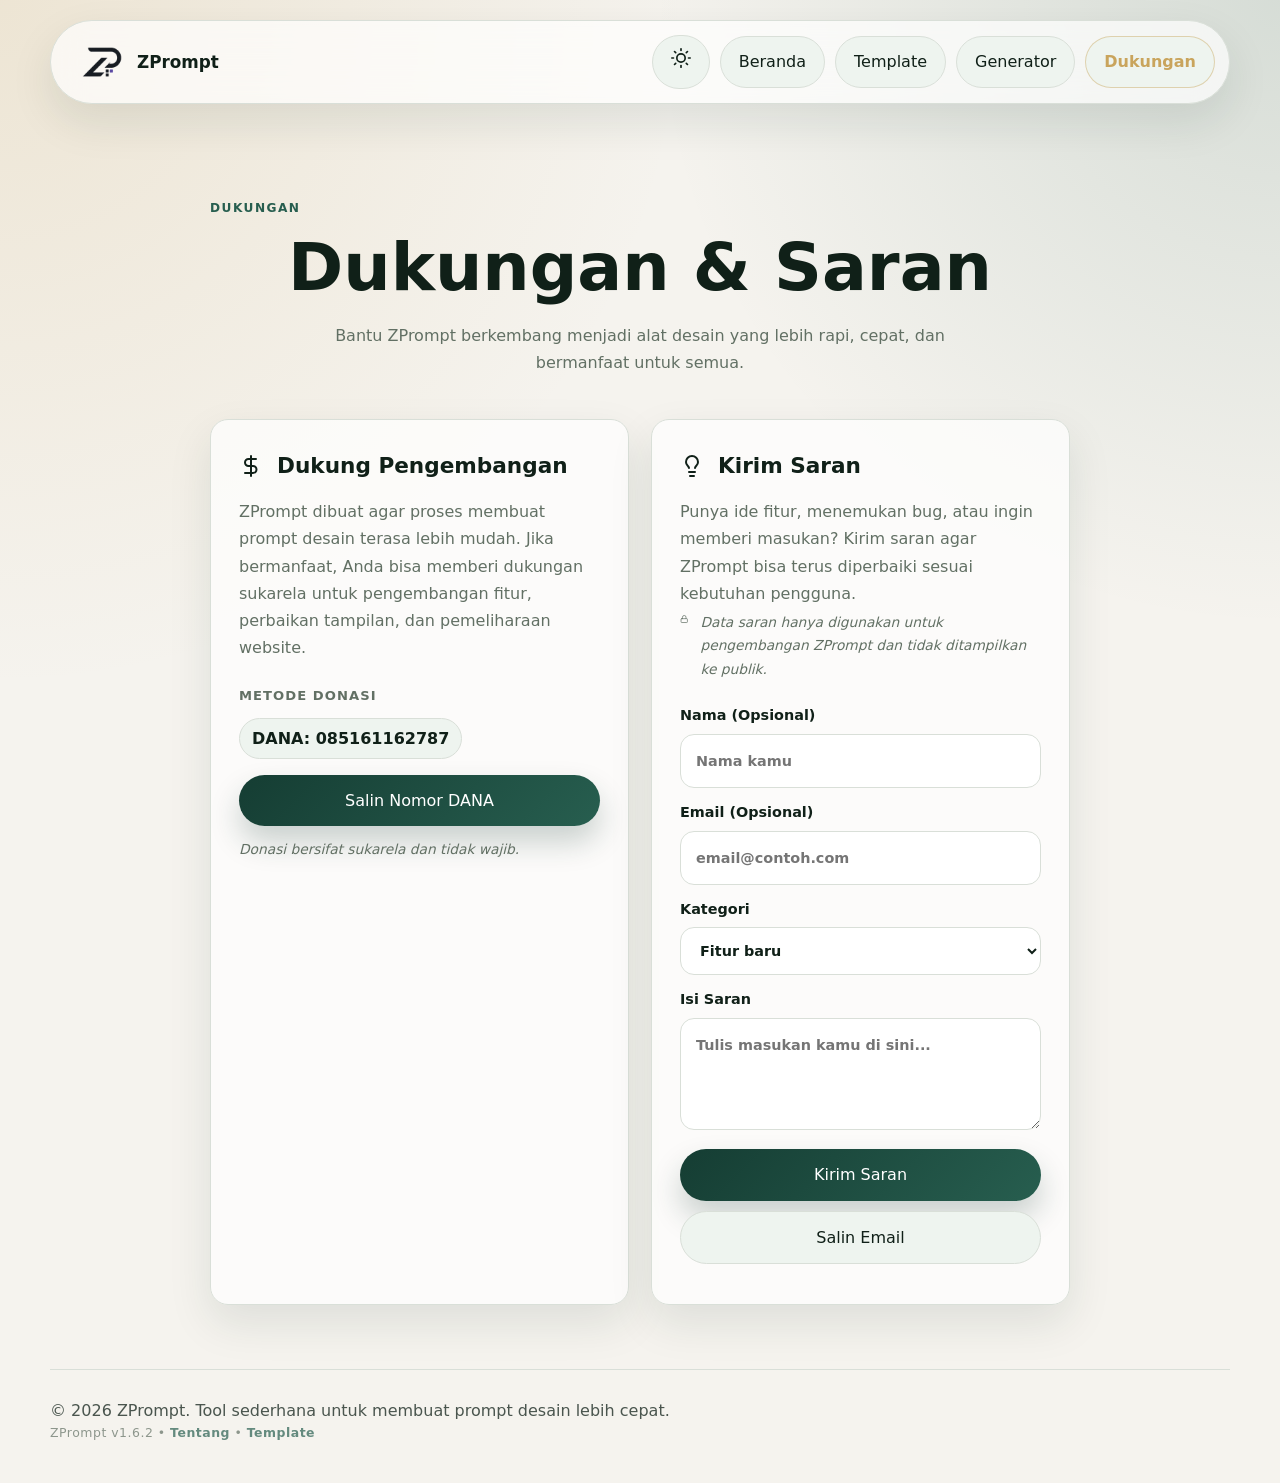
==== dukungan/index.html @ ff76756e "Polish navigation and static pages" ====
<!doctype html>
<html lang="id">
<head>
  <meta charset="utf-8" />
  <meta name="viewport" content="width=device-width, initial-scale=1" />
  <meta name="theme-color" content="#10261f" />
  <meta name="description" content="Dukung ZPrompt dengan donasi sukarela atau kirim saran untuk pengembangan fitur selanjutnya." />
  <meta property="og:title" content="Dukungan & Saran - ZPrompt" />
  <meta property="og:description" content="Kirim saran, laporkan bug, atau beri dukungan sukarela untuk pengembangan ZPrompt." />
  <meta property="og:url" content="https://zarkasih081.github.io/ZPrompt/dukungan/" />
  <meta property="og:type" content="website" />
  <meta property="og:image" content="https://zarkasih081.github.io/ZPrompt/assets/og-image.png" />
  <link rel="canonical" href="https://zarkasih081.github.io/ZPrompt/dukungan/" />
  <title>Dukungan & Saran - ZPrompt</title>
  <link rel="icon" href="../assets/favicon.png" type="image/png" />
  <link rel="apple-touch-icon" href="../assets/icon-192.png" />
  <link rel="manifest" href="../manifest.webmanifest" />
  <link rel="stylesheet" href="../style.css?v=1.6.2" />
</head>
<body>
  <div class="app-shell">
    <header class="site-header" id="top">
      <nav class="nav page-nav" aria-label="Navigasi utama">
        <a class="brand" href="../" aria-label="Beranda ZPrompt">
          <img src="../assets/logo.png" alt="Logo ZPrompt" />
          <span><strong>ZPrompt</strong></span>
        </a>
        <div class="nav-actions page-nav-actions">
          <button class="theme-toggle" id="themeToggle" type="button" aria-label="Ganti tema"><span class="theme-icon"></span></button>
          <a class="nav-link" href="../">Beranda</a>
          <a class="nav-link" href="../template/">Template</a>
          <a class="nav-link" href="../#generator">Generator</a>
          <a class="nav-link is-active" href="./" aria-current="page">Dukungan</a>
        </div>
      </nav>
    </header>

    <main class="page-main">
      <section class="support-content">
        <p class="eyebrow">Dukungan</p>
        <h1>Dukungan & Saran</h1>
        <p class="support-subtitle">Bantu ZPrompt berkembang menjadi alat desain yang lebih rapi, cepat, dan bermanfaat untuk semua.</p>

        <div class="support-grid">
          <article class="support-card">
            <h2><svg class="icon-inline" width="24" height="24" viewBox="0 0 24 24" fill="none" stroke="currentColor" stroke-width="2" stroke-linecap="round" stroke-linejoin="round"><path d="M12 2v20"/><path d="M17 5H9.5a3.5 3.5 0 0 0 0 7H14a3.5 3.5 0 0 1 0 7H6"/></svg> Dukung Pengembangan</h2>
            <p>ZPrompt dibuat agar proses membuat prompt desain terasa lebih mudah. Jika bermanfaat, Anda bisa memberi dukungan sukarela untuk pengembangan fitur, perbaikan tampilan, dan pemeliharaan website.</p>

            <div class="donation-meta">
              <span class="donation-label">METODE DONASI</span>
              <div class="donation-methods">
                <span class="donation-pill">DANA: 085161162787</span>
              </div>
            </div>

            <button class="primary-btn full-width-btn" type="button" data-copy-text="085161162787" data-copy-success="Nomor DANA tersalin">Salin Nomor DANA</button>
            <p class="support-note"><i>Donasi bersifat sukarela dan tidak wajib.</i></p>
          </article>

          <article class="support-card">
            <h2><svg class="icon-inline" width="24" height="24" viewBox="0 0 24 24" fill="none" stroke="currentColor" stroke-width="2" stroke-linecap="round" stroke-linejoin="round"><path d="M15 14c.2-1 .7-1.7 1.5-2.5 1-.9 1.5-2.2 1.5-3.5A6 6 0 0 0 6 8c0 1 .2 2.2 1.5 3.5.7.9 1.3 1.5 1.5 2.5"/><path d="M9 18h6"/><path d="M10 22h4"/></svg> Kirim Saran</h2>
            <p>Punya ide fitur, menemukan bug, atau ingin memberi masukan? Kirim saran agar ZPrompt bisa terus diperbaiki sesuai kebutuhan pengguna.</p>
            <p class="privacy-note"><svg class="icon-inline" width="16" height="16" viewBox="0 0 24 24" fill="none" stroke="currentColor" stroke-width="2" stroke-linecap="round" stroke-linejoin="round"><rect width="18" height="11" x="3" y="11" rx="2" ry="2"/><path d="M7 11V7a5 5 0 0 1 10 0v4"/></svg> <i>Data saran hanya digunakan untuk pengembangan ZPrompt dan tidak ditampilkan ke publik.</i></p>

            <form class="support-form" id="supportForm">
              <label>Nama (Opsional)
                <input type="text" name="Nama" placeholder="Nama kamu" />
              </label>
              <label>Email (Opsional)
                <input type="email" name="Email" placeholder="email@contoh.com" />
              </label>
              <label>Kategori
                <select name="Kategori">
                  <option value="Fitur baru">Fitur baru</option>
                  <option value="Bug atau error">Bug atau error</option>
                  <option value="Tampilan UI/UX">Tampilan</option>
                  <option value="Preset prompt">Preset prompt</option>
                  <option value="Lainnya">Lainnya</option>
                </select>
              </label>
              <label>Isi Saran
                <textarea name="Saran" required placeholder="Tulis masukan kamu di sini..."></textarea>
              </label>
              <div class="support-form-actions">
                <button class="primary-btn full-width-btn" type="submit">Kirim Saran</button>
                <button class="secondary-btn full-width-btn" type="button" data-copy-text="zarkasih081@gmail.com" data-copy-success="Email tersalin">Salin Email</button>
              </div>
              <p class="support-note" id="supportStatus" aria-live="polite"></p>
            </form>
          </article>
        </div>
      </section>
    </main>

    <footer class="site-footer">
      <div class="footer-main">
        <div>
          <p>&copy; <span data-current-year></span> ZPrompt. Tool sederhana untuk membuat prompt desain lebih cepat.</p>
          <p class="app-version">
            ZPrompt v1.6.2 &bull;
            <a href="../tentang/">Tentang</a> &bull;
            <a href="../template/">Template</a>
          </p>
        </div>
      </div>
    </footer>
  </div>

  <a href="#top" id="backToTop" class="back-to-top" aria-label="Ke Atas"><svg width="24" height="24" viewBox="0 0 24 24" fill="none" stroke="currentColor" stroke-width="2" stroke-linecap="round" stroke-linejoin="round"><path d="m18 15-6-6-6 6"/></svg></a>
  <script src="../page.js?v=1.6.2"></script>
  <script src="../support.js?v=1.6.2"></script>
</body>
</html>
---- style.css ----
:root {
  --bg: #f5f3ee;
  --surface: #ffffff;
  --surface-soft: #eef4ef;
  --text: #102018;
  --muted: #627064;
  --line: #d9dfd8;
  --primary: #153d33;
  --primary-2: #275e4f;
  --accent: #c9a45c;
  --shadow: 0 18px 44px rgba(24, 49, 37, .1);
  --radius: 18px;
}

[data-theme="dark"] {
  --bg: #0d1411;
  --surface: #121d18;
  --surface-soft: #18271f;
  --text: #edf5ef;
  --muted: #aebcaf;
  --line: #294036;
  --primary: #d4b56e;
  --primary-2: #b8954a;
  --accent: #79b79a;
  --shadow: 0 18px 44px rgba(0, 0, 0, .24);
}

* {
  box-sizing: border-box;
}

[hidden] {
  display: none !important;
}

html {
  scroll-behavior: smooth;
  overflow-x: clip;
}

body {
  margin: 0;
  font-family: Inter, ui-sans-serif, system-ui, -apple-system, BlinkMacSystemFont, "Segoe UI", sans-serif;
  color: var(--text);
  background:
    radial-gradient(circle at top left, rgba(201, 164, 92, .18), transparent 35%),
    radial-gradient(circle at top right, rgba(39, 94, 79, .15), transparent 32%),
    var(--bg);
  line-height: 1.6;
  overflow-x: clip;
}

img {
  max-width: 100%;
  display: block;
}

a {
  color: inherit;
  text-decoration: none;
}

button,
input,
select,
textarea {
  font: inherit;
}

.app-shell {
  width: min(1180px, calc(100% - 32px));
  margin: 0 auto;
}

.site-header {
  padding: 20px 0 42px;
}

.nav {
  display: flex;
  justify-content: space-between;
  align-items: center;
  gap: 16px;
  padding: 14px 14px 14px 24px; /* Increased left padding for logo balance */
  border: 1px solid var(--line);
  border-radius: 999px;
  background: rgba(255, 255, 255, .68);
  backdrop-filter: blur(16px);
  box-shadow: var(--shadow);
  position: sticky;
  top: 16px;
  z-index: 20;
}

[data-theme="dark"] .nav {
  background: rgba(18, 29, 24, .76);
}

.brand {
  display: flex;
  align-items: center;
  gap: 12px;
  padding-left: 4px;
}

.brand img {
  width: 46px;
  height: 46px;
  object-fit: contain;
}

.brand strong,
.brand small {
  display: block;
}

.brand strong {
  font-size: 1.05rem;
  line-height: 1.1;
}

.brand small {
  color: var(--muted);
  font-size: .78rem;
}

.nav-actions,
.hero-buttons,
.form-actions,
.result-actions {
  display: flex;
  align-items: center;
  gap: 10px;
  flex-wrap: wrap;
}

.nav-link,
.theme-toggle,
.primary-btn,
.secondary-btn {
  border: 0;
  cursor: pointer;
  border-radius: 999px;
  padding: 12px 18px;
  transition: transform .2s ease, box-shadow .2s ease, background .2s ease;
}

.nav-link,
.theme-toggle,
.secondary-btn {
  background: var(--surface-soft);
  color: var(--text);
  border: 1px solid var(--line);
}

.primary-btn {
  background: linear-gradient(135deg, var(--primary), var(--primary-2));
  color: #fff;
  box-shadow: 0 16px 30px rgba(21, 61, 51, .22);
}

[data-theme="dark"] .primary-btn {
  color: #10160f;
}

.primary-btn:hover,
.secondary-btn:hover,
.nav-link:hover,
.theme-toggle:hover {
  transform: translateY(-2px);
}

.hero {
  display: grid;
  grid-template-columns: minmax(0, 1.1fr) minmax(320px, .9fr);
  gap: 36px;
  align-items: center;
  padding: 74px 0 30px;
}

.eyebrow {
  color: var(--primary-2);
  font-weight: 800;
  letter-spacing: .12em;
  text-transform: uppercase;
  font-size: .76rem;
  margin: 0 0 10px;
}

h1,
h2,
h3,
p {
  margin-top: 0;
}

h1 {
  font-size: clamp(2.35rem, 5.2vw, 4.35rem);
  line-height: 1.2;
  letter-spacing: 0;
  margin-bottom: 18px;
}

.hero-text {
  color: var(--muted);
  font-size: 1.1rem;
  max-width: 650px;
}

.hero-card,
.quick-info article,
.generator-form,
.result-panel {
  background: rgba(255, 255, 255, .78);
  border: 1px solid var(--line);
  border-radius: var(--radius);
  box-shadow: var(--shadow);
}

[data-theme="dark"] .hero-card,
[data-theme="dark"] .quick-info article,
[data-theme="dark"] .generator-form,
[data-theme="dark"] .result-panel {
  background: rgba(18, 29, 24, .82);
}

.hero-card {
  padding: 26px;
  min-height: 330px;
  display: flex;
  flex-direction: column;
  justify-content: flex-end;
  position: relative;
  overflow: hidden;
}

.preview-meta {
  display: flex;
  gap: 8px;
  flex-wrap: wrap;
  margin: 0 0 12px;
  position: relative;
}

.preview-meta span {
  background: rgba(39, 94, 79, .1);
  border: 1px solid var(--line);
  border-radius: 999px;
  color: var(--primary-2);
  font-size: .78rem;
  font-weight: 800;
  padding: 6px 10px;
}

[data-theme="dark"] .preview-meta span {
  color: var(--accent);
  background: rgba(121, 183, 154, .1);
}

.hero-card::before {
  content: "";
  position: absolute;
  inset: 34px 28px auto auto;
  width: 132px;
  height: 132px;
  background: linear-gradient(135deg, var(--accent), transparent 70%);
  border-radius: 42px;
  transform: rotate(14deg);
  opacity: .34;
}

.card-topbar {
  position: absolute;
  top: 22px;
  left: 22px;
  display: flex;
  gap: 8px;
}

.card-topbar span {
  width: 12px;
  height: 12px;
  border-radius: 50%;
  background: var(--line);
}

.hero-card h2 {
  font-size: clamp(2rem, 3.4vw, 2.45rem);
  letter-spacing: 0;
  margin-bottom: 10px;
  position: relative;
}

.hero-card p,
.preview-prompt {
  color: var(--muted);
  position: relative;
}

.mini-grid {
  display: grid;
  grid-template-columns: repeat(2, 1fr);
  gap: 10px;
  margin-top: 18px;
  position: relative;
}

.mini-grid span {
  background: var(--surface-soft);
  border: 1px solid var(--line);
  padding: 6px 12px;
  border-radius: 6px;
  font-weight: 700;
  font-size: 0.9rem;
}

.quick-info {
  display: grid;
  grid-template-columns: repeat(3, 1fr);
  gap: 16px;
  margin-bottom: 46px;
}

.quick-info article {
  padding: 18px;
}

.quick-info strong {
  display: block;
  font-size: 1.05rem;
  margin-bottom: 6px;
}

.quick-info p {
  color: var(--muted);
  margin-bottom: 0;
}

.generator-section {
  display: grid;
  grid-template-columns: minmax(0, 1.15fr) minmax(320px, .85fr);
  gap: 22px;
  align-items: start;
  padding-bottom: 40px;
}

.generator-section > *,
.generator-left-column,
.result-panel {
  min-width: 0;
}

.section-heading {
  grid-column: 1 / -1;
  max-width: 760px;
}

.section-heading h2,
.result-header h2 {
  font-size: clamp(1.75rem, 3.2vw, 2.55rem);
  line-height: 1;
  letter-spacing: 0;
  margin-bottom: 12px;
}

.section-heading p:last-child {
  color: var(--muted);
}

.generator-form,
.result-panel {
  padding: 22px;
}

fieldset {
  border: 1px solid var(--line);
  border-radius: 14px;
  padding: 20px;
  margin: 0 0 18px;
}

legend {
  padding: 0 10px;
  font-weight: 900;
  letter-spacing: 0;
}

.form-step {
  overflow: hidden;
  padding: 0;
}

.form-step legend {
  display: block;
  float: left;
  width: 100%;
  padding: 0;
}

.form-step legend + * {
  clear: both;
}

.form-step-toggle {
  width: 100%;
  border: 0;
  background: transparent;
  color: var(--text);
  cursor: pointer;
  display: flex;
  align-items: center;
  justify-content: space-between;
  gap: 12px;
  padding: 16px 18px;
  text-align: left;
}

.form-step-title {
  display: flex;
  align-items: center;
  gap: 10px;
  font-weight: 900;
  letter-spacing: 0;
  min-width: 0;
}

.form-step-label {
  display: grid;
  gap: 2px;
  min-width: 0;
}

.form-step-status {
  color: var(--muted);
  font-size: .78rem;
  font-weight: 700;
  letter-spacing: 0;
  width: max-content;
  max-width: 100%;
  padding: 2px 8px;
  border: 1px solid var(--line);
  border-radius: 999px;
  background: var(--surface-soft);
}

.form-step-index {
  display: inline-grid;
  place-items: center;
  width: 28px;
  height: 28px;
  border-radius: 999px;
  background: var(--surface-soft);
  color: var(--primary-2);
  font-size: .82rem;
  font-weight: 900;
}

.form-step-chevron {
  color: var(--muted);
  font-size: 1rem;
  font-weight: 900;
  line-height: 1;
}

.form-step-body {
  clear: both;
  padding: 0 18px 18px;
}

.form-step.is-collapsed .form-step-body {
  display: none;
}

label {
  display: grid;
  gap: 8px;
  color: var(--text);
  font-weight: 800;
  margin-bottom: 16px;
}

.label-row {
  display: flex;
  align-items: center;
  gap: 8px;
  justify-content: space-between;
}

.required-pill {
  background: rgba(201, 164, 92, .18);
  border: 1px solid rgba(201, 164, 92, .46);
  border-radius: 999px;
  color: var(--primary-2);
  font-size: .7rem;
  font-weight: 900;
  padding: 3px 8px;
}

[data-theme="dark"] .required-pill {
  color: var(--accent);
}

input,
select,
textarea {
  width: 100%;
  border: 1px solid var(--line);
  background: var(--surface);
  color: var(--text);
  border-radius: 14px;
  padding: 14px 15px;
  outline: none;
}

textarea {
  resize: vertical;
}

input:focus,
select:focus,
textarea:focus {
  border-color: var(--primary-2);
  box-shadow: 0 0 0 4px rgba(39, 94, 79, .12);
}

.grid-2,
.grid-3 {
  display: grid;
  gap: 14px;
}

.grid-2 {
  grid-template-columns: repeat(2, 1fr);
}

.grid-3 {
  grid-template-columns: repeat(3, 1fr);
}

.result-panel {
  position: sticky;
  top: 110px;
}

.result-header {
  display: flex;
  justify-content: space-between;
  gap: 12px;
  align-items: start;
  margin-bottom: 14px;
}

#charCount {
  color: var(--muted);
  font-size: .9rem;
  white-space: nowrap;
}

#resultPrompt {
  min-height: 330px;
  margin-bottom: 14px;
}

.output-mode-tabs {
  display: grid;
  grid-template-columns: repeat(3, 1fr);
  gap: 6px;
  background: var(--surface-soft);
  border: 1px solid var(--line);
  border-radius: 999px;
  padding: 5px;
  margin-bottom: 12px;
}

.output-mode-btn {
  border: 0;
  background: transparent;
  color: var(--muted);
  border-radius: 999px;
  cursor: pointer;
  font-weight: 900;
  padding: 9px 10px;
}

.output-mode-btn.active {
  background: var(--surface);
  color: var(--text);
  box-shadow: 0 8px 18px rgba(24, 49, 37, .08);
}

.result-output-wrap {
  position: relative;
  margin-bottom: 14px;
}

.result-output-wrap #resultPrompt {
  margin-bottom: 0;
}

.result-empty-state {
  position: absolute;
  inset: 10px;
  display: grid;
  place-items: center;
  align-content: center;
  gap: 8px;
  padding: 20px;
  text-align: center;
  color: var(--muted);
  background: linear-gradient(180deg, rgba(255,255,255,.92), rgba(238,244,239,.92));
  border: 1px dashed var(--line);
  border-radius: 12px;
  pointer-events: none;
}

[data-theme="dark"] .result-empty-state {
  background: linear-gradient(180deg, rgba(18,29,24,.92), rgba(24,39,31,.92));
}

.result-empty-state[hidden] {
  display: none;
}

.result-empty-state strong {
  color: var(--text);
  font-size: 1.05rem;
}

.result-empty-state p {
  margin: 0;
  max-width: 260px;
}

.empty-mark {
  display: grid;
  place-items: center;
  width: 42px;
  height: 42px;
  border-radius: 12px;
  background: var(--primary);
  color: #fff;
  font-weight: 900;
}

[data-theme="dark"] .empty-mark {
  color: #10160f;
}

.empty-example-btn {
  pointer-events: auto;
  margin-top: 4px;
}



.site-footer {
  display: flex;
  justify-content: space-between;
  gap: 16px;
  color: rgba(16, 32, 24, 0.75);
  border-top: 1px solid var(--line);
  padding: 28px 0 40px;
}

[data-theme="dark"] .site-footer {
  color: rgba(237, 245, 239, 0.75);
}

.site-footer p {
  margin: 0;
}

.site-footer a {
  font-weight: 600;
  color: var(--primary-2);
  text-decoration: none;
  transition: all 0.2s ease;
}

.site-footer a:hover {
  text-decoration: underline;
  color: var(--primary);
}

.app-version {
  font-size: 0.78rem;
  color: var(--muted);
  opacity: 0.7;
  letter-spacing: 0.04em;
}

.mobile-sticky-actions {
  display: none;
}

@media (max-width: 860px) {
  .app-shell {
    width: min(100% - 22px, 680px);
  }

  body {
    padding-bottom: 140px;
  }

  .nav {
    border-radius: 24px;
    align-items: flex-start;
  }

  .nav-actions {
    justify-content: flex-end;
  }

  .hero,
  .generator-section,
  .grid-2,
  .grid-3 {
    grid-template-columns: 1fr;
  }

  .quick-info {
    display: flex;
    gap: 12px;
    overflow-x: auto;
    margin-bottom: 34px;
    padding-bottom: 12px;
    scroll-snap-type: x mandatory;
  }

  .quick-info article {
    min-width: min(260px, 82vw);
    padding: 16px;
    scroll-snap-align: start;
  }

  .quick-info p {
    font-size: .92rem;
  }

  .hero {
    padding-top: 44px;
  }

  .result-panel {
    position: static;
  }

  .mobile-sticky-actions {
    position: fixed;
    left: 11px;
    right: 11px;
    bottom: 12px;
    z-index: 35;
    display: grid;
    grid-template-columns: 1.25fr .75fr;
    gap: 10px;
    padding: 10px;
    border: 1px solid var(--line);
    border-radius: 20px;
    background: rgba(255, 255, 255, .82);
    backdrop-filter: blur(16px);
    box-shadow: 0 16px 40px rgba(24, 49, 37, .18);
  }

  [data-theme="dark"] .mobile-sticky-actions {
    background: rgba(18, 29, 24, .86);
  }

  .mobile-sticky-actions .primary-btn,
  .mobile-sticky-actions .secondary-btn {
    padding: 12px 14px;
  }

  .back-to-top {
    bottom: 90px;
  }
}

@media (max-width: 520px) {
  .brand small {
    display: none;
  }

  a.nav-link {
    display: none;
  }

  .home-nav {
    align-items: stretch;
    flex-direction: column;
    gap: 12px;
  }

  .home-nav .brand {
    width: fit-content;
  }

  .home-nav-actions {
    display: flex;
    flex-wrap: nowrap;
    width: 100%;
    justify-content: flex-start;
    overflow-x: auto;
    padding-bottom: 2px;
    scrollbar-width: none;
  }

  .home-nav-actions::-webkit-scrollbar {
    display: none;
  }

  .home-nav-actions a.nav-link {
    display: inline-flex;
    flex: 0 0 auto;
    white-space: nowrap;
    padding: 10px 12px;
    font-size: .86rem;
  }

  .home-nav-actions .theme-toggle,
  .home-nav-actions #historyToggle {
    flex: 0 0 auto;
  }

  .history-text {
    display: none;
  }
  
  .history-icon {
    display: block !important;
  }
  
  #historyToggle {
    padding: 12px; /* make it round like the theme toggle */
    display: flex;
    align-items: center;
    justify-content: center;
  }

  .nav,
  .generator-form,
  .result-panel,
  fieldset {
    padding: 16px;
  }

  fieldset.form-step {
    padding: 0;
  }

  .form-step-toggle {
    padding: 14px 16px;
  }

  .form-step-body {
    padding: 0 16px 16px;
  }

  h1 {
    font-size: 2.45rem;
  }

  .hero-card {
    min-height: 300px;
  }

  .site-footer {
    flex-direction: column;
  }
}

/* Presets */
.preset-panel {
  margin-bottom: 20px;
}

.preset-categories {
  display: flex;
  gap: 8px;
  overflow-x: auto;
  padding: 0 0 10px;
  scrollbar-width: thin;
}

.preset-category-btn {
  white-space: nowrap;
  border: 1px solid var(--line);
  border-radius: 999px;
  background: rgba(255, 255, 255, .62);
  color: var(--muted);
  cursor: pointer;
  font-size: .84rem;
  font-weight: 800;
  padding: 7px 13px;
}

[data-theme="dark"] .preset-category-btn {
  background: rgba(18, 29, 24, .62);
}

.preset-category-btn.active {
  background: var(--primary);
  border-color: var(--primary);
  color: #fff;
}

[data-theme="dark"] .preset-category-btn.active {
  background: var(--accent);
  border-color: var(--accent);
  color: #0d1411;
}

.presets-container {
  display: flex;
  gap: 10px;
  overflow-x: auto;
  max-width: 100%;
  min-width: 0;
  padding-bottom: 12px;
  margin-bottom: 0;
  scrollbar-width: thin;
  position: relative;
}

.presets-container::after {
  content: '';
  position: sticky;
  right: 0;
  width: 40px;
  background: linear-gradient(to right, transparent, var(--bg));
  pointer-events: none;
}

.presets-container::-webkit-scrollbar {
  height: 6px;
}

.presets-container::-webkit-scrollbar-thumb {
  background: var(--line);
  border-radius: 10px;
}

.preset-btn {
  white-space: nowrap;
  background: var(--surface);
  border: 1px solid var(--line);
  color: var(--text);
  padding: 8px 16px;
  border-radius: 999px;
  font-size: 0.9rem;
  font-weight: 600;
  cursor: pointer;
  transition: all 0.2s ease;
}

.preset-btn[hidden] {
  display: none;
}

.preset-btn:hover {
  border-color: var(--primary-2);
  background: var(--surface-soft);
  transform: translateY(-2px);
}

.preset-btn.active {
  background: var(--primary);
  color: #fff;
  border-color: var(--primary);
}

[data-theme="dark"] .preset-btn.active {
  background: var(--accent);
  color: #0d1411;
  border-color: var(--accent);
}

/* Save Badge */
.save-badge {
  color: var(--primary-2);
  font-size: 0.85rem;
  font-weight: 700;
  display: flex;
  align-items: center;
  gap: 6px;
  opacity: 0;
  transition: opacity 0.3s ease;
  margin-left: 10px;
}
.save-badge.show {
  opacity: 1;
}

/* History Sidebar */
.history-overlay {
  position: fixed;
  inset: 0;
  background: rgba(0, 0, 0, 0.4);
  backdrop-filter: blur(4px);
  z-index: 40;
  opacity: 0;
  pointer-events: none;
  transition: opacity 0.3s ease;
}

.history-overlay[aria-hidden="false"] {
  opacity: 1;
  pointer-events: auto;
}

.history-sidebar {
  position: fixed;
  top: 0;
  right: 0;
  bottom: 0;
  width: 100%;
  max-width: 360px;
  background: var(--surface);
  box-shadow: -10px 0 40px rgba(0, 0, 0, 0.1);
  z-index: 50;
  transform: translateX(100%);
  transition: transform 0.3s cubic-bezier(0.4, 0, 0.2, 1);
  display: flex;
  flex-direction: column;
}

.history-sidebar[aria-hidden="false"] {
  transform: translateX(0);
}

.history-sidebar-header {
  padding: 20px 24px;
  border-bottom: 1px solid var(--line);
  display: flex;
  justify-content: space-between;
  align-items: center;
}

.history-sidebar-header h3 {
  margin: 0;
  font-size: 1.2rem;
  letter-spacing: 0;
}

.close-sidebar {
  background: transparent;
  border: none;
  font-size: 1.8rem;
  line-height: 1;
  color: var(--muted);
  cursor: pointer;
  padding: 0 4px;
}

.close-sidebar:hover {
  color: var(--text);
}

.history-sidebar-content {
  padding: 20px 24px;
  overflow-y: auto;
  flex: 1;
}

.history-empty {
  color: var(--muted);
  text-align: center;
  margin-top: 40px;
  font-size: 0.95rem;
}

.history-list {
  list-style: none;
  padding: 0;
  margin: 0;
  display: flex;
  flex-direction: column;
  gap: 12px;
}

.history-item {
  border: 1px solid var(--line);
  border-radius: 16px;
  padding: 16px;
  cursor: pointer;
  transition: all 0.2s ease;
  position: relative;
  background: var(--surface-soft);
}

.history-item:hover {
  border-color: var(--primary-2);
  transform: translateY(-2px);
}

.history-item-header {
  display: flex;
  justify-content: space-between;
  align-items: flex-start;
  margin-bottom: 8px;
  padding-right: 24px;
}

.history-item-title {
  font-weight: 700;
  font-size: 0.95rem;
  color: var(--text);
}

.history-item-time {
  font-size: 0.75rem;
  color: var(--muted);
}

.history-item-desc {
  font-size: 0.85rem;
  color: var(--muted);
  display: -webkit-box;
  -webkit-line-clamp: 2;
  -webkit-box-orient: vertical;
  overflow: hidden;
}

.delete-history {
  position: absolute;
  top: 12px;
  right: 12px;
  background: transparent;
  border: none;
  color: var(--muted);
  cursor: pointer;
  padding: 4px;
  opacity: 0;
  transition: opacity 0.2s ease, color 0.2s ease;
  border-radius: 6px;
}

.history-item:hover .delete-history {
  opacity: 1;
}

.delete-history:hover {
  color: #e53e3e;
  background: rgba(229, 62, 62, 0.1);
}

.clear-all-btn {
  font-size: 0.8rem;
  border: none;
  background: transparent;
  color: #e53e3e;
  cursor: pointer;
  padding: 0;
  font-weight: 600;
  margin-top: 4px;
}

.clear-all-btn:hover {
  text-decoration: underline;
}

/* Export Group */
.export-group {
  display: flex;
  gap: 8px;
  min-width: 0;
  flex: 1 1 210px;
}
.platform-tips {
  margin-bottom: 16px;
  padding: 12px 16px;
  background: rgba(39, 94, 79, 0.08);
  border-left: 4px solid var(--primary-2);
  border-radius: 8px;
  font-size: 0.85rem;
  color: var(--text);
  display: none;
  animation: fadeInDown 0.3s ease;
}

[data-theme="dark"] .platform-tips {
  background: rgba(121, 183, 154, 0.12);
  border-left-color: var(--accent);
}

.platform-tips[aria-hidden="false"] {
  display: block;
}

@keyframes fadeInDown {
  from {
    opacity: 0;
    transform: translateY(-4px);
  }
  to {
    opacity: 1;
    transform: translateY(0);
  }
}

/* Export Select */
.export-select {
  border-radius: 999px;
  padding: 10px 14px;
  background: var(--surface);
  border: 1px solid var(--line);
  color: var(--text);
  font-weight: 600;
  cursor: pointer;
  outline: none;
  min-width: 100px;
  flex: 1;
}
.export-select:focus {
  border-color: var(--primary-2);
}

/* Improve Prompt Button */
.improve-btn {
  background: rgba(201, 164, 92, .16);
  color: var(--text);
  border-color: rgba(201, 164, 92, .48);
  font-weight: 700;
  box-shadow: none;
}

[data-theme="dark"] .improve-btn {
  background: rgba(121, 183, 154, .12);
  color: #edf5ef;
  border-color: rgba(121, 183, 154, .32);
}

.result-actions {
  display: grid;
  gap: 10px;
}

.copy-main {
  width: 100%;
}

.result-tools {
  display: flex;
  gap: 10px;
  flex-wrap: wrap;
}

.result-tools .improve-btn {
  flex: 1 1 150px;
}

.result-tools #exportBtn {
  flex: 0 0 auto;
}

@media (max-width: 520px) {
  .result-tools,
  .export-group {
    display: grid;
    grid-template-columns: 1fr;
  }

  .result-tools .improve-btn,
  .result-tools #exportBtn,
  .export-select {
    width: 100%;
  }
}

/* Toast */
.toast-container {
  position: fixed;
  top: 24px;
  right: 24px;
  display: flex;
  flex-direction: column;
  gap: 12px;
  z-index: 9999;
  pointer-events: none;
}

.toast {
  background: var(--text);
  color: var(--bg);
  padding: 14px 20px;
  border-radius: 12px;
  font-size: 0.95rem;
  font-weight: 600;
  box-shadow: 0 10px 24px rgba(0,0,0,0.15);
  display: flex;
  align-items: center;
  gap: 10px;
  animation: slideInRight 0.3s cubic-bezier(0.4, 0, 0.2, 1) forwards;
  pointer-events: none;
  max-width: calc(100vw - 48px);
}

.toast-icon {
  flex: 0 0 auto;
}

[data-theme="dark"] .toast {
  background: var(--surface-soft);
  color: var(--text);
  border: 1px solid var(--line);
}

.toast.fade-out {
  animation: fadeOutRight 0.3s ease forwards;
}

@keyframes slideInRight {
  from {
    opacity: 0;
    transform: translateX(100%);
  }
  to {
    opacity: 1;
    transform: translateX(0);
  }
}

@keyframes fadeOutRight {
  from {
    opacity: 1;
    transform: translateX(0);
  }
  to {
    opacity: 0;
    transform: translateX(100%);
  }
}

/* v1.5.0 Additions */
.quick-mode-panel {
  background: rgba(255, 255, 255, .78);
  border: 1px solid var(--line);
  border-radius: var(--radius);
  padding: 24px;
  margin-bottom: 24px;
  box-shadow: var(--shadow);
}
[data-theme="dark"] .quick-mode-panel {
  background: rgba(18, 29, 24, .82);
}
.quick-mode-header { margin-bottom: 16px; }
.quick-mode-header .panel-title { margin: 0 0 6px; font-size: 1.3rem; }
.quick-mode-header .panel-desc { margin: 0; color: var(--muted); font-size: 0.9rem; }

.prompt-score-panel {
  background: var(--surface-soft);
  border: 1px solid var(--line);
  border-radius: 12px;
  padding: 16px;
  margin-bottom: 14px;
}
.score-header {
  display: flex;
  align-items: center;
  gap: 12px;
  margin-bottom: 10px;
}
.score-bar {
  flex: 1;
  height: 8px;
  background: var(--line);
  border-radius: 4px;
  overflow: hidden;
}
.score-fill {
  height: 100%;
  width: 0;
  background: var(--primary-2);
  transition: width 0.5s ease, background 0.3s ease;
}
.score-details p {
  margin: 0 0 4px;
  font-size: 0.85rem;
}
.score-good { color: #2e7d32; }
.score-bad { color: #c62828; }
[data-theme="dark"] .score-good { color: #81c784; }
[data-theme="dark"] .score-bad { color: #e57373; }

.education-section { padding: 40px 0; border-top: 1px solid var(--line); margin-top: 20px;}
.edu-card {
  background: var(--surface-soft);
  border: 1px solid var(--line);
  padding: 24px;
  border-radius: var(--radius);
  height: 100%;
}
.edu-card h3 { margin-bottom: 12px; font-size: 1.2rem; }

.brand-item {
  background: var(--surface);
  border: 1px solid var(--line);
  border-radius: 8px;
  padding: 8px 12px;
  cursor: pointer;
  white-space: nowrap;
  font-size: 0.9rem;
  font-weight: 600;
  transition: border-color 0.2s;
}
.brand-item:hover { border-color: var(--primary-2); }

/* Brand Kit Modal */
.modal-overlay {
  position: fixed;
  inset: 0;
  background: rgba(0, 0, 0, 0.5);
  backdrop-filter: blur(4px);
  z-index: 100;
  display: flex;
  align-items: center;
  justify-content: center;
  opacity: 0;
  pointer-events: none;
  transition: opacity 0.3s ease;
  padding: 20px;
}

.modal-overlay[aria-hidden="false"] {
  opacity: 1;
  pointer-events: auto;
}

.modal-content {
  background: var(--surface);
  width: 100%;
  max-width: 600px;
  border-radius: var(--radius);
  box-shadow: 0 20px 40px rgba(0, 0, 0, 0.2);
  transform: translateY(20px);
  transition: transform 0.3s ease;
  max-height: 90vh;
  overflow-y: auto;
  display: flex;
  flex-direction: column;
}

.modal-overlay[aria-hidden="false"] .modal-content {
  transform: translateY(0);
}

.modal-header {
  display: flex;
  justify-content: space-between;
  align-items: center;
  padding: 20px 24px;
  border-bottom: 1px solid var(--line);
}

/* Back to Top FAB */
.back-to-top {
  position: fixed;
  bottom: 24px;
  right: 24px;
  width: 48px;
  height: 48px;
  background: var(--surface);
  color: var(--text);
  border: 1px solid var(--line);
  border-radius: 50%;
  display: grid;
  place-items: center;
  box-shadow: 0 10px 24px rgba(0,0,0,0.1);
  z-index: 40;
  transition: all 0.2s ease;
  opacity: 0;
  pointer-events: none;
  transform: translateY(10px);
}
[data-theme="dark"] .back-to-top {
  background: var(--surface-soft);
}
.back-to-top.show {
  opacity: 1;
  pointer-events: auto;
  transform: translateY(0);
}
.back-to-top:hover {
  transform: translateY(-4px);
  box-shadow: 0 14px 28px rgba(0,0,0,0.15);
  background: var(--surface-soft);
  color: var(--primary-2);
}

/* v1.6.0 Visual polish */
.quick-mode-panel {
  padding: 20px;
  margin-bottom: 20px;
}

.preset-panel {
  padding: 14px;
  border: 1px solid var(--line);
  border-radius: 14px;
  background: rgba(255, 255, 255, .58);
}

[data-theme="dark"] .preset-panel {
  background: rgba(18, 29, 24, .54);
}

.preset-categories {
  gap: 6px;
  padding-bottom: 8px;
}

.preset-category-btn {
  font-size: .82rem;
  padding: 6px 11px;
}

.presets-container {
  gap: 8px;
  padding-bottom: 2px;
}

.preset-btn {
  border-radius: 10px;
  padding: 8px 13px;
}

.prompt-score-panel {
  border-radius: 10px;
  padding: 14px;
}

@media (min-width: 561px) and (max-width: 860px) {
  body {
    padding-bottom: 36px;
  }

  .quick-info {
    display: grid;
    grid-template-columns: repeat(2, minmax(0, 1fr));
    overflow: visible;
    padding-bottom: 0;
    scroll-snap-type: none;
  }

  .quick-info article {
    min-width: 0;
    padding: 18px;
  }

  .quick-info article:nth-child(3) {
    grid-column: 1 / -1;
  }

  .mobile-sticky-actions {
    display: none;
  }

  .back-to-top {
    bottom: 24px;
  }
}

@media (max-width: 560px) {
  body {
    padding-bottom: 106px;
  }

  .site-header {
    padding-bottom: 28px;
  }

  .hero {
    gap: 22px;
    padding-top: 34px;
  }

  h1 {
    font-size: 2.28rem;
  }

  .hero-card {
    min-height: 260px;
    padding: 22px;
  }

  .hero-card h2 {
    font-size: 2rem;
  }

  .quick-info {
    margin-bottom: 28px;
    scrollbar-width: none;
  }

  .quick-info::-webkit-scrollbar {
    display: none;
  }

  .result-header {
    align-items: flex-start;
  }

  #resultPrompt {
    min-height: 300px;
  }

  .result-empty-state p {
    max-width: 220px;
    font-size: .92rem;
  }

  .mobile-sticky-actions {
    left: 10px;
    right: 10px;
    bottom: 10px;
    grid-template-columns: 1fr 1fr;
    gap: 8px;
    padding: 8px;
    border-radius: 16px;
  }

  .mobile-sticky-actions .primary-btn,
  .mobile-sticky-actions .secondary-btn {
    padding: 11px 12px;
  }

  .back-to-top {
    right: 18px;
    bottom: 82px;
  }
}

@media (max-width: 380px) {
  .output-mode-btn {
    font-size: .86rem;
    padding: 8px 6px;
  }
}

/* v1.6.0 Cleanup and interaction polish */
.icon-inline {
  display: inline-block;
  margin-right: 6px;
  vertical-align: text-bottom;
}

.icon-sm {
  margin-right: 4px;
}

.history-icon {
  display: none;
}

.quick-mode-grid {
  margin-bottom: 12px;
}

.quick-btn {
  width: 100%;
}

.brand-kit-toolbar {
  display: flex;
  justify-content: flex-end;
  margin-bottom: 12px;
}

.brand-kit-open {
  padding: 4px 10px;
  font-size: .8rem;
}

.result-detail-panel {
  border: 1px solid var(--line);
  border-radius: 12px;
  background: var(--surface-soft);
  margin-bottom: 14px;
  overflow: hidden;
}

.result-detail-panel summary {
  display: flex;
  align-items: center;
  justify-content: space-between;
  gap: 12px;
  cursor: pointer;
  padding: 12px 14px;
  font-weight: 900;
  list-style: none;
}

.result-detail-panel summary::-webkit-details-marker {
  display: none;
}

.result-detail-panel summary::after {
  content: "+";
  color: var(--muted);
  font-weight: 900;
}

.result-detail-panel[open] summary::after {
  content: "-";
}

.result-detail-kicker {
  color: var(--muted);
  font-size: .78rem;
  font-weight: 800;
  margin-left: auto;
}

.result-detail-panel .prompt-score-panel,
.result-detail-panel .copy-platform-group {
  margin: 0 12px 12px;
}

.copy-platform-group {
  padding: 12px;
  border: 1px solid var(--line);
  border-radius: 10px;
  background: var(--surface);
}

.copy-platform-title {
  color: var(--muted);
  font-size: .85rem;
  font-weight: 800;
  margin: 0 0 8px;
}

.copy-platform-actions {
  display: flex;
  gap: 8px;
  flex-wrap: wrap;
}

.score-icon {
  margin-right: 4px;
  vertical-align: text-bottom;
}

.score-icon-good {
  color: #2e7d32;
}

.score-icon-bad {
  color: #c62828;
}

.education-list {
  color: var(--muted);
  font-size: .95rem;
  padding-left: 18px;
}

.footer-privacy {
  margin-bottom: 20px;
  font-size: .85rem;
}

.footer-main {
  display: flex;
  justify-content: space-between;
  gap: 16px;
  flex-wrap: wrap;
  width: 100%;
}

.footer-actions {
  display: flex;
  align-items: center;
  gap: 16px;
}

.install-btn {
  padding: 6px 12px;
  font-size: .85rem;
}

.modal-title {
  display: flex;
  align-items: center;
  gap: 6px;
  font-size: 1.3rem;
  margin: 0;
}

.modal-body {
  padding: 20px;
}

.modal-desc {
  color: var(--muted);
  font-size: .9rem;
  margin: 0 0 20px;
}

.brand-list {
  display: flex;
  gap: 8px;
  overflow-x: auto;
  padding-bottom: 16px;
  margin-bottom: 16px;
  border-bottom: 1px solid var(--line);
}

.brand-list-empty {
  color: var(--muted);
  font-size: .88rem;
  margin: 0;
}

.brand-item {
  display: inline-flex;
  align-items: center;
  gap: 4px;
  background: var(--surface);
  border: 1px solid var(--line);
  border-radius: 8px;
  white-space: nowrap;
}

.brand-item-main,
.brand-delete {
  border: 0;
  background: transparent;
  color: var(--text);
  cursor: pointer;
}

.brand-item-main {
  padding: 8px 4px 8px 12px;
  font-size: .9rem;
  font-weight: 700;
}

.brand-delete {
  color: var(--muted);
  padding: 8px 10px 8px 4px;
  font-size: 1.1rem;
  line-height: 1;
}

.brand-item:hover {
  border-color: var(--primary-2);
}

.brand-delete:hover {
  color: #e53e3e;
}

.brand-field {
  display: block;
  margin-bottom: 12px;
  font-size: .9rem;
}

.brand-field input {
  margin-top: 6px;
  padding: 10px;
}

.brand-field-full {
  margin-bottom: 20px;
}

.brand-form-grid {
  gap: 12px;
  margin-bottom: 12px;
}

.brand-form-actions {
  display: flex;
  gap: 10px;
}

.brand-form-actions .primary-btn,
.brand-form-actions .secondary-btn {
  flex: 1;
  padding: 10px 16px;
}

@media (max-width: 520px) {
  .brand-form-actions {
    display: grid;
  }

  .copy-platform-actions {
    display: grid;
    grid-template-columns: 1fr 1fr;
  }
}

/* Static pages and clean routes */
.nav-link.is-active,
.nav-link[aria-current="page"] {
  color: var(--accent);
  font-weight: 900;
  border-color: rgba(201, 164, 92, .44);
}

.page-main {
  max-width: 1000px;
  margin: 0 auto;
  padding: 0 20px;
}

.page-header {
  padding: 64px 0 24px;
  text-align: center;
}

.page-header h1 {
  margin-bottom: 12px;
}

.page-header p,
.page-copy,
.version-note,
.support-subtitle,
.support-card p {
  color: var(--muted);
}

.search-filter-bar {
  display: grid;
  grid-template-columns: minmax(0, 1fr) minmax(180px, .36fr);
  gap: 12px;
  max-width: 680px;
  margin: 24px auto 0;
}

.gallery {
  display: grid;
  grid-template-columns: repeat(auto-fill, minmax(280px, 1fr));
  gap: 18px;
  padding: 32px 0 48px;
}

.gallery-card {
  display: flex;
  flex-direction: column;
  gap: 14px;
  min-height: 250px;
  padding: 22px;
  background: rgba(255, 255, 255, .78);
  border: 1px solid var(--line);
  border-radius: 14px;
  box-shadow: var(--shadow);
}

[data-theme="dark"] .gallery-card {
  background: rgba(18, 29, 24, .82);
}

.gallery-tag {
  width: fit-content;
  padding: 4px 10px;
  border-radius: 999px;
  background: var(--primary-2);
  color: #fff;
  font-size: .76rem;
  font-weight: 900;
}

[data-theme="dark"] .gallery-tag {
  background: rgba(184, 149, 74, .16);
  color: var(--accent);
}

.gallery-title {
  margin: 0;
  font-size: 1.1rem;
}

.gallery-desc {
  flex: 1;
  color: var(--muted);
  font-size: .95rem;
  margin: 0;
}

.gallery-actions {
  display: grid;
  grid-template-columns: 1fr 1fr;
  gap: 10px;
  margin-top: auto;
}

.gallery-actions .primary-btn,
.gallery-actions .secondary-btn,
.full-width-btn {
  width: 100%;
  text-align: center;
}

.empty-state {
  grid-column: 1 / -1;
  padding: 38px;
  text-align: center;
  color: var(--muted);
  border: 1px dashed var(--line);
  border-radius: 14px;
  background: var(--surface-soft);
}

.about-content,
.support-content {
  max-width: 860px;
  margin: 0 auto;
  padding: 52px 0 64px;
  line-height: 1.7;
}

.about-content h1,
.support-content h1 {
  text-align: center;
  margin-bottom: 14px;
}

.about-content h2 {
  margin: 38px 0 14px;
  padding-bottom: 8px;
  border-bottom: 1px solid var(--line);
  font-size: 1.45rem;
}

.content-list {
  color: var(--muted);
  padding-left: 20px;
  margin: 0 0 24px;
}

.content-list li {
  margin-bottom: 8px;
}

.changelog-box,
.support-card {
  background: rgba(255, 255, 255, .72);
  border: 1px solid var(--line);
  border-radius: var(--radius);
  box-shadow: var(--shadow);
}

[data-theme="dark"] .changelog-box,
[data-theme="dark"] .support-card {
  background: rgba(18, 29, 24, .82);
}

.changelog-box {
  padding: 24px;
  margin-top: 24px;
}

.changelog-item {
  margin-bottom: 18px;
}

.changelog-item:last-child {
  margin-bottom: 0;
}

.version-tag,
.donation-pill {
  display: inline-flex;
  align-items: center;
  width: fit-content;
  border-radius: 999px;
  font-weight: 900;
}

.version-tag {
  padding: 4px 9px;
  margin-right: 8px;
  background: var(--primary-2);
  color: #fff;
  font-size: .82rem;
}

[data-theme="dark"] .version-tag {
  background: rgba(184, 149, 74, .2);
  color: var(--accent);
}

.version-note {
  margin: 8px 0 10px;
}

.support-subtitle {
  text-align: center;
  margin: 0 auto 42px;
  max-width: 620px;
}

.support-grid {
  display: grid;
  grid-template-columns: repeat(2, minmax(0, 1fr));
  gap: 22px;
}

.support-card {
  padding: 28px;
}

.support-card h2 {
  display: flex;
  align-items: center;
  gap: 8px;
  font-size: 1.35rem;
  margin-bottom: 14px;
}

.donation-meta {
  display: grid;
  gap: 10px;
  margin: 24px 0 16px;
}

.donation-label {
  color: var(--muted);
  font-size: .82rem;
  font-weight: 900;
  letter-spacing: .08em;
}

.donation-methods {
  display: flex;
  gap: 12px;
  flex-wrap: wrap;
}

.donation-pill {
  padding: 6px 12px;
  background: var(--surface-soft);
  border: 1px solid var(--line);
  color: var(--text);
}

.support-note {
  color: var(--muted);
  font-size: .86rem;
  margin: 12px 0 0;
}

.privacy-note {
  display: flex;
  align-items: flex-start;
  gap: 6px;
  color: var(--muted);
  font-size: .86rem;
  margin: -12px 0 22px;
}

.support-form label {
  display: block;
  margin-bottom: 12px;
  font-size: .9rem;
}

.support-form input,
.support-form select,
.support-form textarea {
  margin-top: 6px;
}

.support-form textarea {
  min-height: 112px;
}

.support-form-actions {
  display: grid;
  gap: 10px;
  margin-top: 12px;
}

.redirect-page {
  min-height: 100vh;
  display: grid;
  place-items: center;
  padding: 24px;
  background: var(--bg);
}

.redirect-card {
  max-width: 420px;
  padding: 28px;
  text-align: center;
  background: var(--surface);
  border: 1px solid var(--line);
  border-radius: var(--radius);
  box-shadow: var(--shadow);
}

@media (max-width: 760px) {
  .search-filter-bar,
  .support-grid {
    grid-template-columns: 1fr;
  }

  .page-header {
    padding-top: 42px;
  }
}

@media (max-width: 520px) {
  .page-nav {
    align-items: stretch;
    flex-direction: column;
    gap: 12px;
  }

  .page-nav .brand {
    width: fit-content;
  }

  .page-nav-actions {
    display: flex;
    flex-wrap: nowrap;
    width: 100%;
    overflow-x: auto;
    padding-bottom: 2px;
    scrollbar-width: none;
  }

  .page-nav-actions::-webkit-scrollbar {
    display: none;
  }

  .page-nav-actions a.nav-link {
    display: inline-flex;
    white-space: nowrap;
    flex: 0 0 auto;
    padding: 10px 12px;
    font-size: .86rem;
  }

  .page-nav-actions .theme-toggle {
    flex: 0 0 auto;
    padding: 10px;
  }

  .page-main {
    padding: 0 10px;
  }

  .gallery {
    grid-template-columns: 1fr;
  }

  .gallery-actions {
    grid-template-columns: 1fr;
  }

  .about-content,
  .support-content {
    padding-top: 38px;
  }
}
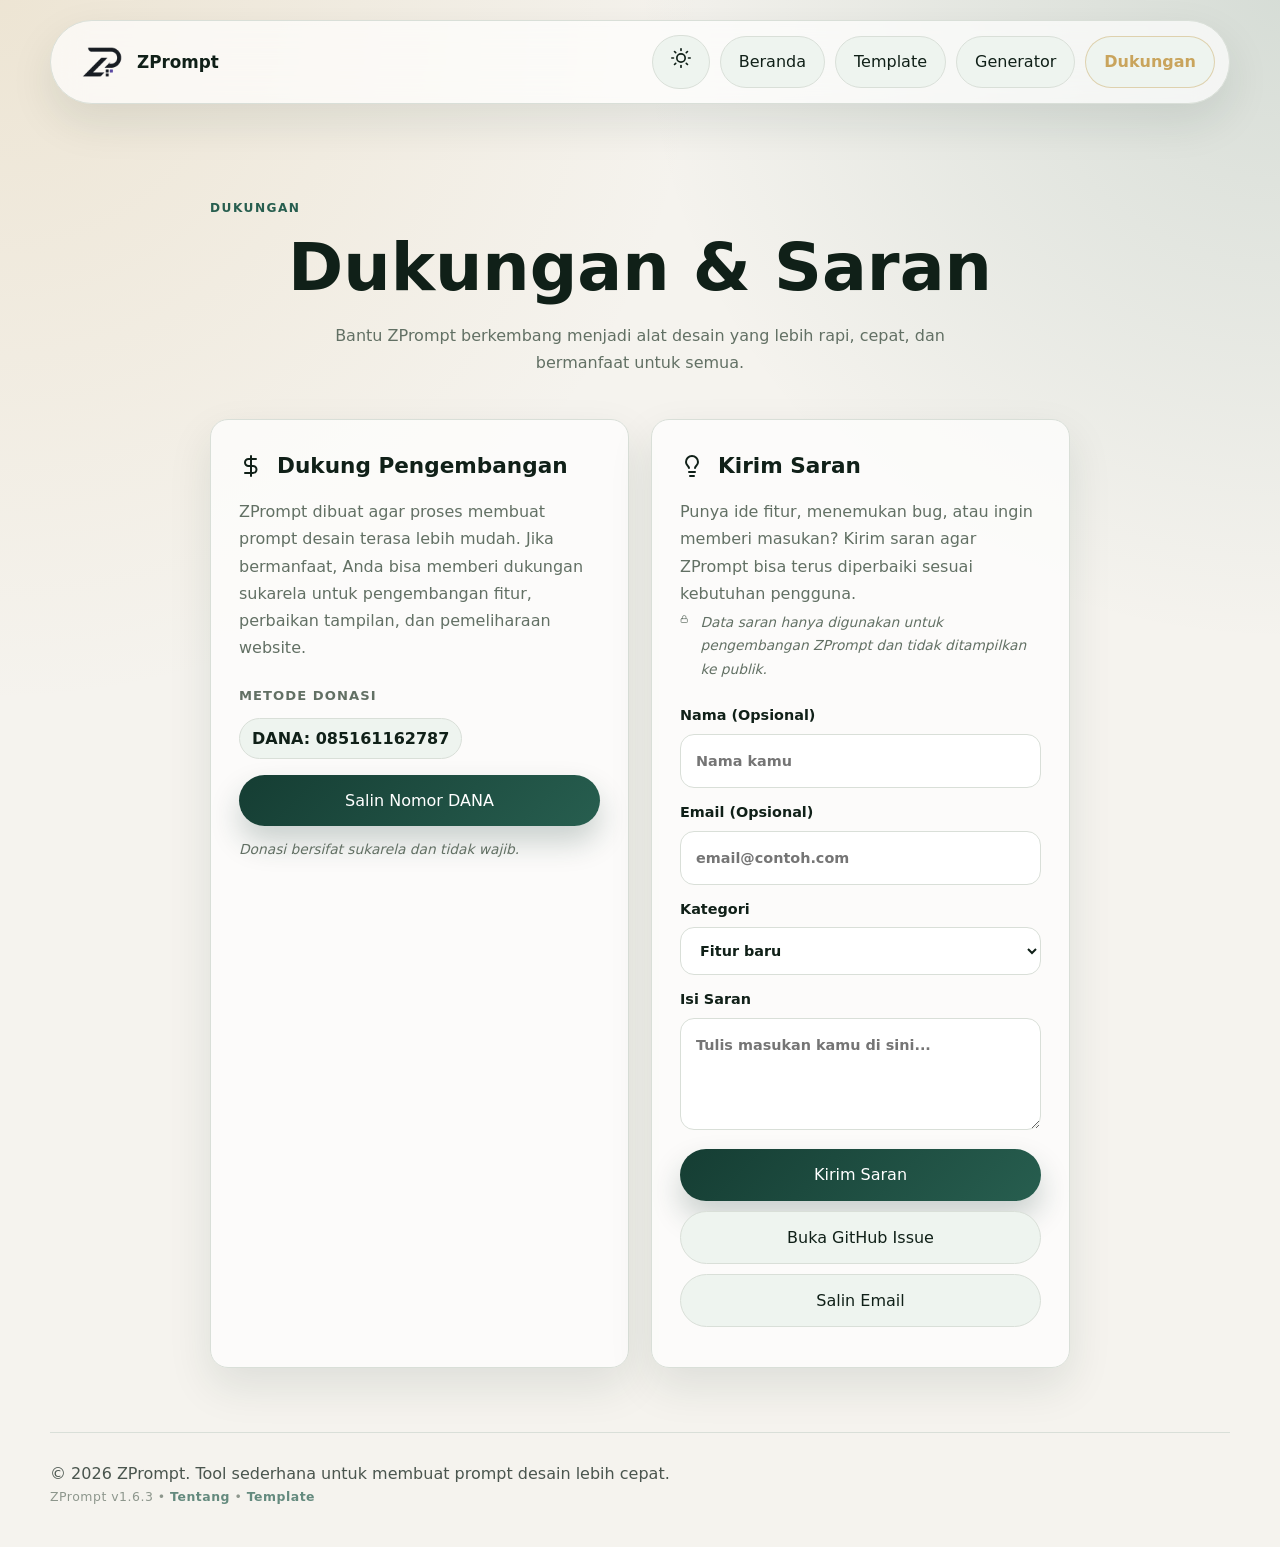
==== commit d74881db: "Add SEO files and support issue link" ====
--- a/dukungan/index.html
+++ b/dukungan/index.html
@@ -15,7 +15,7 @@
   <link rel="icon" href="../assets/favicon.png" type="image/png" />
   <link rel="apple-touch-icon" href="../assets/icon-192.png" />
   <link rel="manifest" href="../manifest.webmanifest" />
-  <link rel="stylesheet" href="../style.css?v=1.6.2" />
+  <link rel="stylesheet" href="../style.css?v=1.6.3" />
 </head>
 <body>
   <div class="app-shell">
@@ -83,6 +83,7 @@
               </label>
               <div class="support-form-actions">
                 <button class="primary-btn full-width-btn" type="submit">Kirim Saran</button>
+                <a class="secondary-btn full-width-btn" href="https://github.com/zarkasih081/ZPrompt/issues/new?title=Saran%20untuk%20ZPrompt&body=Tulis%20saran%20atau%20laporan%20bug%20di%20sini%3A%0A%0A" target="_blank" rel="noopener">Buka GitHub Issue</a>
                 <button class="secondary-btn full-width-btn" type="button" data-copy-text="zarkasih081@gmail.com" data-copy-success="Email tersalin">Salin Email</button>
               </div>
               <p class="support-note" id="supportStatus" aria-live="polite"></p>
@@ -97,7 +98,7 @@
         <div>
           <p>&copy; <span data-current-year></span> ZPrompt. Tool sederhana untuk membuat prompt desain lebih cepat.</p>
           <p class="app-version">
-            ZPrompt v1.6.2 &bull;
+            ZPrompt v1.6.3 &bull;
             <a href="../tentang/">Tentang</a> &bull;
             <a href="../template/">Template</a>
           </p>
@@ -107,7 +108,7 @@
   </div>
 
   <a href="#top" id="backToTop" class="back-to-top" aria-label="Ke Atas"><svg width="24" height="24" viewBox="0 0 24 24" fill="none" stroke="currentColor" stroke-width="2" stroke-linecap="round" stroke-linejoin="round"><path d="m18 15-6-6-6 6"/></svg></a>
-  <script src="../page.js?v=1.6.2"></script>
-  <script src="../support.js?v=1.6.2"></script>
+  <script src="../page.js?v=1.6.3"></script>
+  <script src="../support.js?v=1.6.3"></script>
 </body>
 </html>
